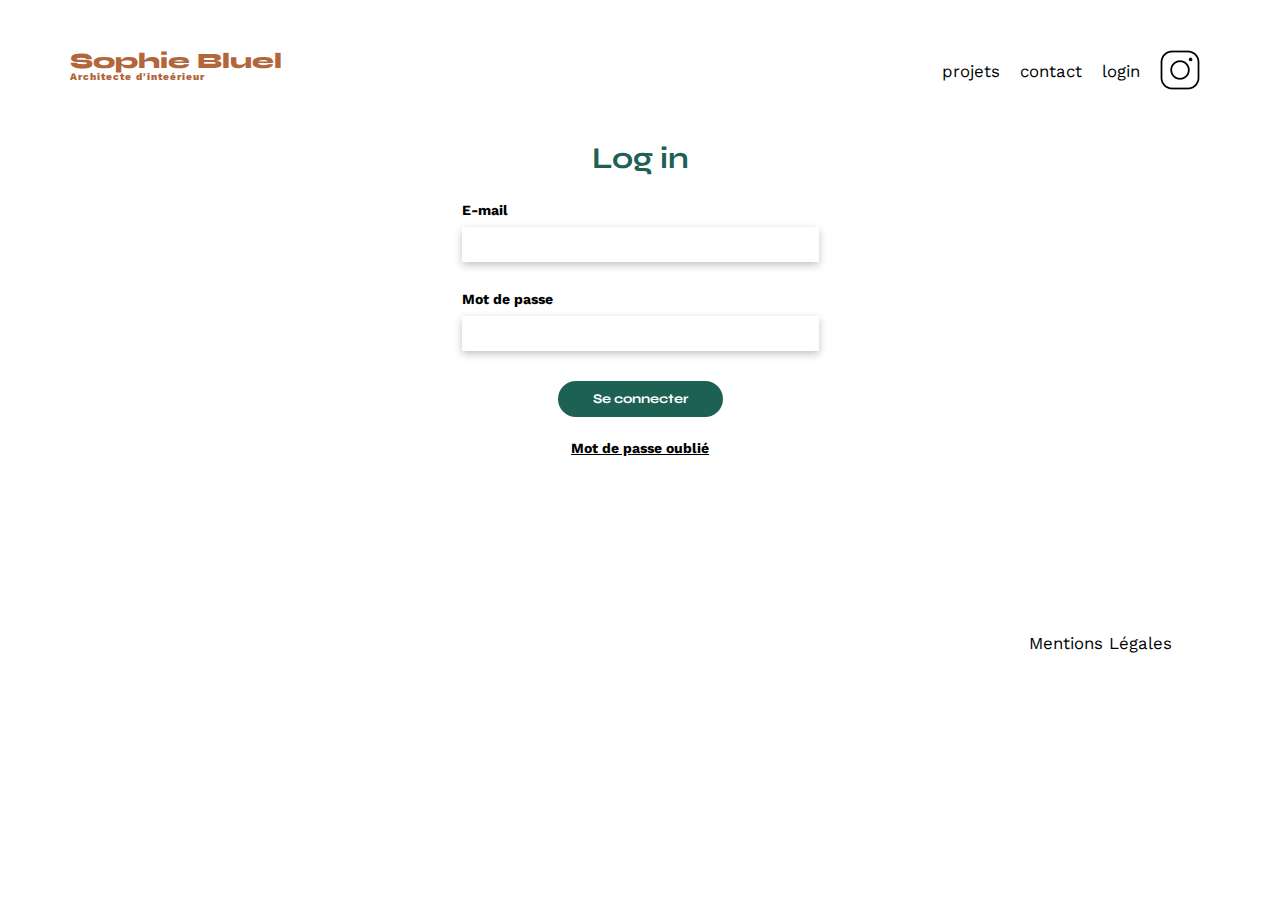
==== FrontEnd/connexion.html @ ec4b8048 "log in html et css" ====
<!DOCTYPE html>
<html lang="fr">
<head>
	<meta charset="UTF-8">
	<title>Sophie Bluel - Architecte d'intérieur</title>
	<meta name="viewport" content="width=device-width, initial-scale=1.0">
	<link rel="preconnect" href="https://fonts.googleapis.com">
	<link rel="preconnect" href="https://fonts.gstatic.com" crossorigin>
	<link href="https://fonts.googleapis.com/css2?family=Syne:wght@700;800&family=Work+Sans&display=swap" rel="stylesheet">
	<meta name="description" content="">
	<link rel="stylesheet" href="./assets/style.css">
</head>
<body>
<header>
	<h1>Sophie Bluel <span>Architecte d'inteérieur</span></h1>
	<nav>
		<ul>
			<li>projets</li>
			<li>contact</li>
			<li>login</li>
			<li><img src="./assets/icons/instagram.png" alt="Instagram"></li>
		</ul>
	</nav>
</header>
<main>
    <section class="log-in">
        <h2>Log in</h2>
            <div class="inputs">
                <p><strong>E-mail</strong></p>
                <input id= "e-mail" type="text" name="username">
                <p>Mot de passe</p>
                <input id= "mot-de-passe" type="password" name="password">
            </div>
            <button class="btn-connexion">Se connecter</button>
            <br>
            <a href="#">Mot de passe oublié</a>
    </section>
</main>
<footer>
	<nav>
		<ul>
			<li>Mentions Légales</li>
		</ul>
	</nav>
</footer>
</body>
---- FrontEnd/assets/style.css ----
/* http://meyerweb.com/eric/tools/css/reset/
   v2.0 | 20110126
   License: none (public domain)
*/

html, body, div, span, applet, object, iframe,
h1, h2, h3, h4, h5, h6, p, blockquote, pre,
a, abbr, acronym, address, big, cite, code,
del, dfn, em, img, ins, kbd, q, s, samp,
small, strike, strong, sub, sup, tt, var,
b, u, i, center,
dl, dt, dd, ol, ul, li,
fieldset, form, label, legend,
table, caption, tbody, tfoot, thead, tr, th, td,
article, aside, canvas, details, embed,
figure, figcaption, footer, header, hgroup,
menu, nav, output, ruby, section, summary,
time, mark, audio, video {
	margin: 0;
	padding: 0;
	border: 0;
	font-size: 100%;
	font: inherit;
	vertical-align: baseline;
}
/* HTML5 display-role reset for older browsers */
article, aside, details, figcaption, figure,
footer, header, hgroup, menu, nav, section {
	display: block;
}
body {
	line-height: 1;
}
ol, ul {
	list-style: none;
}
blockquote, q {
	quotes: none;
}
blockquote:before, blockquote:after,
q:before, q:after {
	content: '';
	content: none;
}
table {
	border-collapse: collapse;
	border-spacing: 0;
}
/** end reset css**/
body {
	max-width: 1140px;
	margin:auto;
	font-family: 'Work Sans' ;
	font-size: 14px;
}
header {
	display: flex;
	justify-content: space-between;
	margin: 50px 0
}
section {
	margin: 50px 0
}

h1{
	display: flex;
	flex-direction: column;
	font-family: 'Syne';
	font-size: 22px;
	font-weight: 800;
	color: #B1663C
}

h1 > span {
	font-family: 'Work Sans';
	font-size:10px;
	letter-spacing: 0.1em;
;
}

h2{
	font-family: 'Syne';
	font-weight: 700;
	font-size: 30px;
	color: #1D6154
}
nav ul {
	display: flex;
	align-items: center;
	list-style-type: none;

}
nav li {
	padding: 0 10px;
	font-size: 1.2em;
}

nav li a {
	text-decoration: none;
	color:black;
}

li:hover {
	color: #B1663C;
}
#introduction {
	display: flex;
	align-items: center;
}
#introduction figure {
	flex: 1
}
#introduction img {
	display: block;
	margin: auto;
	width: 80%;
}

#introduction article {
	flex: 1
}
#introduction h2 {
	margin-bottom: 1em;
}

#introduction p {
	margin-bottom: 0.5em;
}
#portfolio h2 {
	text-align: center;
	margin-bottom: 1em;
}
.gallery {
	width: 100%;
	display: grid;
	grid-template-columns: 1fr 1fr 1fr;
	grid-column-gap: 20px;
	grid-row-gap: 20px;
}

.gallery img {
	width: 100%;

}
#contact {
	width: 50%;
margin: auto;
}
#contact > * {
	text-align: center;

}
#contact h2{
	margin-bottom: 20px;
}
#contact form {
	text-align: left;
	margin-top:30px;
	display: flex;
	flex-direction: column;
}

#contact input {
	height: 50px;
	font-size: 1.2em;
	border: none;
	box-shadow: 0px 4px 14px rgba(0, 0, 0, 0.09);
}
#contact label {
	margin: 2em 0 1em 0;
}
#contact textarea {
	border: none;
	box-shadow: 0px 4px 14px rgba(0, 0, 0, 0.09);
}

input[type="submit"]{
	font-family: 'Syne';
	font-weight: 700;
	color: white;
	background-color: #1D6154;
	margin : 2em auto ;
	width: 180px;
	text-align: center;
	border-radius: 60px ;
}

footer nav ul {
	display: flex;
	justify-content: flex-end;
	margin: 2em
}

/* page de log in */

.log-in {
	display: flex;
	flex-direction: column;
	justify-content: center;
	align-items: center;
	font-weight: bold;
	margin-bottom: 180px;
}

.inputs {
	margin-top: 30px;
}

.inputs input {
	padding: 10px 90px 10px 90px;
	margin: 10px 0 30px 0;
	border-color: #FFFFFF;
	border-width: 0;
	box-shadow: rgba(0, 0, 0, 0.24) 0px 3px 8px;
}

.btn-connexion {
	background-color: #1D6154;
	color:#FFFFFF;
	font-weight: bold;
	font-family: syne;
	padding: 10px 35px 10px 35px;
	border-radius: 25px;
	border-width: 0;
	margin-bottom: 10px;
}

.log-in a {
	color:black;
}
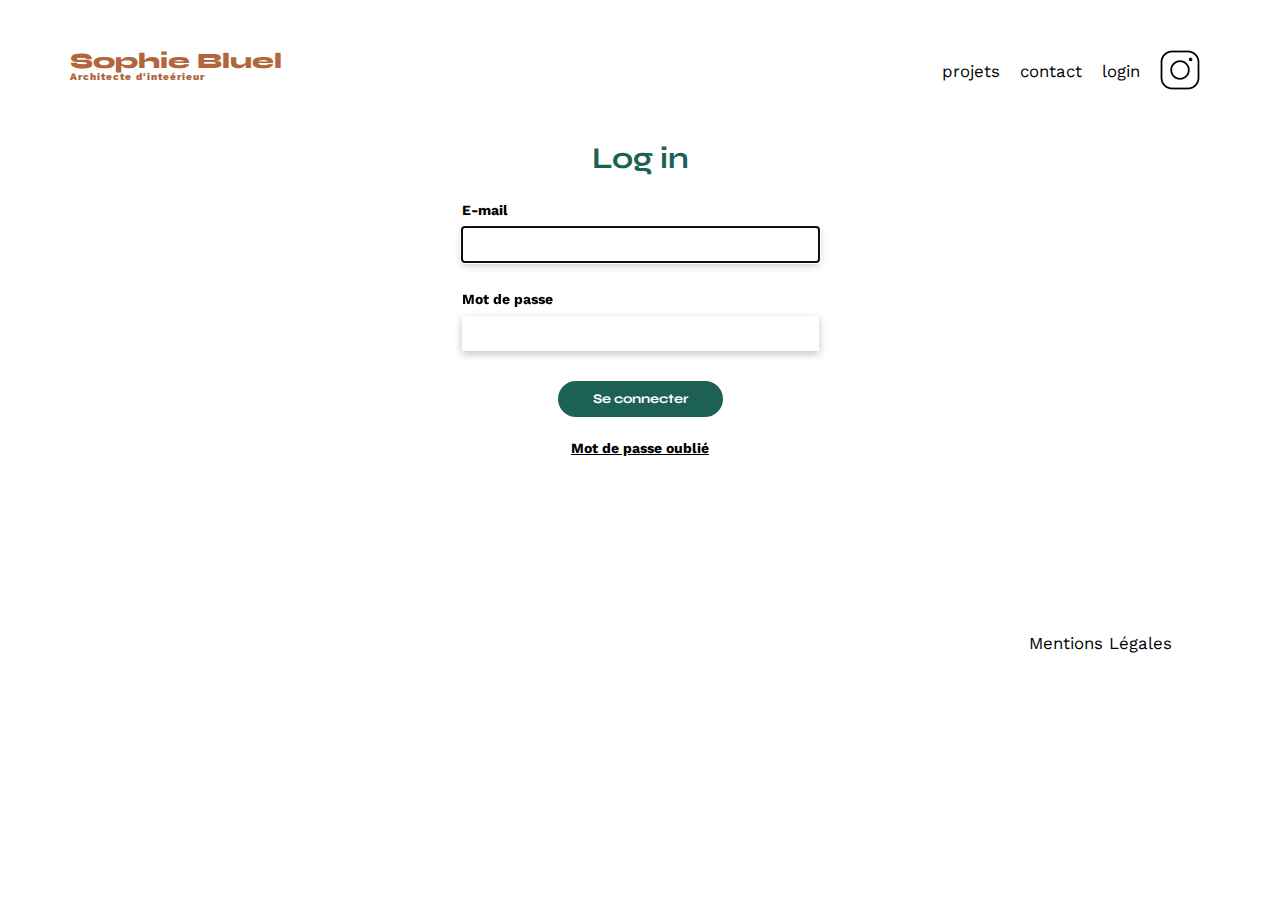
==== commit d8c69bf8: "Filtres index html et css + login js (pas fonctionnel encore)" ====
--- a/FrontEnd/connexion.html
+++ b/FrontEnd/connexion.html
@@ -2,7 +2,7 @@
 <html lang="fr">
 <head>
 	<meta charset="UTF-8">
-	<title>Sophie Bluel - Architecte d'intérieur</title>
+	<title>Login</title>
 	<meta name="viewport" content="width=device-width, initial-scale=1.0">
 	<link rel="preconnect" href="https://fonts.googleapis.com">
 	<link rel="preconnect" href="https://fonts.gstatic.com" crossorigin>
@@ -27,9 +27,9 @@
         <h2>Log in</h2>
             <div class="inputs">
                 <p><strong>E-mail</strong></p>
-                <input id= "e-mail" type="text" name="username">
+                <input id= "email" type="text" name="username" required autofocus>
                 <p>Mot de passe</p>
-                <input id= "mot-de-passe" type="password" name="password">
+                <input id= "password" type="password" name="password" required>
             </div>
             <button class="btn-connexion">Se connecter</button>
             <br>
@@ -43,4 +43,5 @@
 		</ul>
 	</nav>
 </footer>
+<script src="login.js"></script>
 </body>
--- a/FrontEnd/assets/style.css
+++ b/FrontEnd/assets/style.css
@@ -191,6 +191,32 @@
 	margin: 2em
 }
 
+/* filtres */
+
+.filtres{
+	display: flex;
+	flex-direction: row;
+	justify-content: center;
+	margin: 50px 0 50px 0;
+}
+
+.filtres button {
+	margin: 10px;
+	background-color: white;
+	border:#1D6154 solid;
+	color:#1D6154;
+	padding: 5px 25px 5px 25px;
+	border-radius: 90px;
+	font-weight: bold;
+	font-family: syne;
+}
+
+.filtres button:hover {
+	background-color:#1D6154;
+	cursor: pointer;
+	color:#FFFFFF
+}
+
 /* page de log in */
 
 .log-in {
@@ -225,6 +251,10 @@
 	margin-bottom: 10px;
 }
 
+.btn-connexion:hover {
+	cursor: pointer;
+}
+
 .log-in a {
 	color:black;
 }
